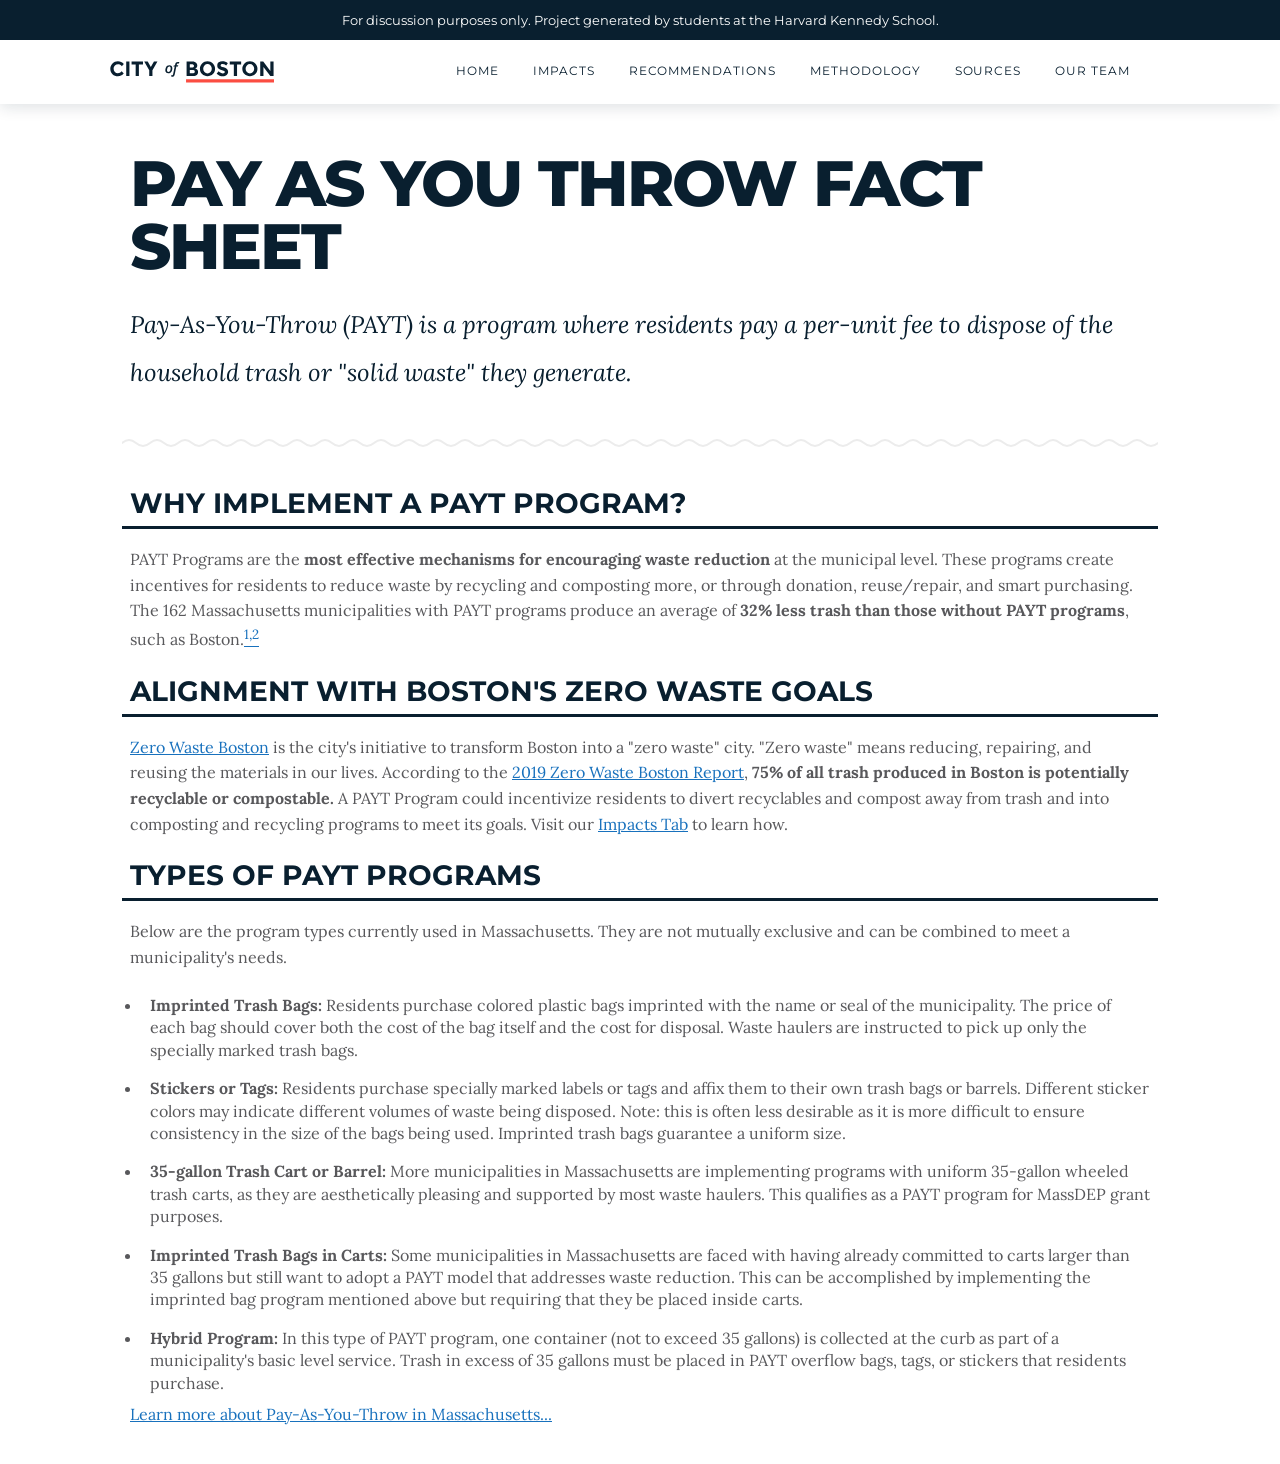
==== index.html @ 6819d18a "updates to home page wording" ====
<!DOCTYPE html>
<html>
  <head>
    <meta charset="utf-8" />
    <title>Home — PAYT Project</title>
    <link rel="preconnect" href="https://fonts.googleapis.com">
    <link rel="preconnect" href="https://fonts.gstatic.com" crossorigin>
    <link href="https://fonts.googleapis.com/css2?family=Lora:ital,wght@0,400..700;1,400..700&family=Manrope:wght@200..800&family=Montserrat:ital,wght@0,100..900;1,100..900&display=swap" rel="stylesheet">
    <link href="styles/styles.css" rel="stylesheet" />
  </head>
  <body>
    <div class="disclaim-banner"><img src="images/logo_white_red.svg" alt="City of Boston" class="banner-logo"><span class="banner-text">For discussion purposes only. Project generated by students at the Harvard Kennedy School.</span></div>
    <header class="top-header">
      <div class="header-inner">
        <img src="images/logo.svg" alt="City of Boston" class="site-logo">
        <nav class="site-nav" role="navigation" aria-label="Primary">
          <ul class="site-nav-list">
            <li><a href="index.html">Home</a></li>
            <li><a href="impacts.html">Impacts</a></li>
            <li><a href="recommendations.html">Recommendations</a></li>
            <li><a href="method.html">Methodology</a></li>
            <li><a href="sources.html">Sources</a></li>
            <li><a href="our-team.html">Our Team</a></li>
          </ul>
        </nav>
      </div>
    </header>
      <h1>Pay as You Throw Fact Sheet</h1>
      <p class="intro-text">Pay-As-You-Throw (PAYT) is a program where residents pay a per-unit fee to dispose of the household trash or "solid waste" they generate.</p>
      <div class="squiggle" aria-hidden="true"></div>
      <h2>Why Implement a PAYT Program?</h2>
        <p>PAYT Programs are the <strong>most effective mechanisms for encouraging waste reduction</strong> at the municipal level. These programs create incentives for residents to reduce waste by recycling and composting more, or through donation, reuse/repair, and smart purchasing. The 162 Massachusetts municipalities with PAYT programs produce an average of <strong>32% less trash than those without PAYT programs</strong>, such as Boston.<a href="https://www.mass.gov/doc/payt-in-massachusetts-fast-facts/download"><sup>1,</sup></a><a href="https://www.mass.gov/doc/payt-basics-for-municipalities/download"><sup>2</sup></a></p>
      <h2>Alignment with Boston's Zero Waste Goals</h2>
        <p><a href="https://www.boston.gov/departments/environment/zero-waste-boston">Zero Waste Boston</a> is the city's initiative to transform Boston into a "zero waste" city. "Zero waste" means reducing, repairing, and reusing the materials in our lives. According to the <a href="https://www.boston.gov/sites/default/files/imce-uploads/2019-06/zero_waste_bos_recs_final.pdf">2019 Zero Waste Boston Report</a>, <strong>75% of all trash produced in Boston is potentially recyclable or compostable.</strong></li> A PAYT Program could incentivize residents to divert recyclables and compost away from trash and into composting and recycling programs to meet its goals. Visit our <a href="impacts.html">Impacts Tab</a> to learn how. 
      <h2>Types of PAYT Programs</h2>
      <p>Below are the program types currently used in Massachusetts. They are not mutually exclusive and can be combined to meet a municipality's needs.</p>
      <ul>
        <li><strong>Imprinted Trash Bags:</strong> Residents purchase colored plastic bags imprinted with the name or seal of the municipality. The price of each bag should cover both the cost of the bag itself and the cost for disposal. Waste haulers are instructed to pick up only the specially marked trash bags.</li>
        <li><strong>Stickers or Tags: </strong>Residents purchase specially marked labels or tags and affix them to their own trash bags or barrels. Different sticker colors may indicate different volumes of waste being disposed. Note: this is often less desirable as it is more difficult to ensure consistency in the size of the bags being used. Imprinted trash bags guarantee a uniform size.</li>
        <li><strong>35-gallon Trash Cart or Barrel: </strong>More municipalities in Massachusetts are implementing programs with uniform 35-gallon wheeled trash carts, as they are aesthetically pleasing and supported by most waste haulers. This qualifies as a PAYT program for MassDEP grant purposes.</li>
        <li><strong>Imprinted Trash Bags in Carts: </strong>Some municipalities in Massachusetts are faced with having already committed to carts larger than 35 gallons but still want to adopt a PAYT model that addresses waste reduction. This can be accomplished by implementing the imprinted bag program mentioned above but requiring that they be placed inside carts.</li>
        <li><strong>Hybrid Program: </strong>In this type of PAYT program, one container (not to exceed 35 gallons) is collected at the curb as part of a municipality's basic level service. Trash in excess of 35 gallons must be placed in PAYT overflow bags, tags, or stickers that residents purchase.</li>
      </ul>
      <p><a href="https://www.mass.gov/lists/pay-as-you-throw-payt">Learn more about Pay-As-You-Throw in Massachusetts...</a></p>
  <script>
    (function () {
      function setBannerHeightVar() {
        var banner = document.querySelector('.disclaim-banner');
        if (!banner) return;
        var h = banner.offsetHeight || 0;
        document.documentElement.style.setProperty('--top-banner-height', h + 'px');
      }
      window.addEventListener('load', setBannerHeightVar);
      window.addEventListener('resize', setBannerHeightVar);
      if (document.fonts && document.fonts.ready) {
        document.fonts.ready.then(setBannerHeightVar);
      }
      setTimeout(setBannerHeightVar, 120);
    })();
  </script>

</body>
</html>
---- styles/styles.css ----
:root {
  --font-body: "Lora", Georgia, "Times New Roman", serif;
  --font-heading: "Montserrat", system-ui, -apple-system, "Segoe UI", Roboto, "Helvetica Neue", Arial, sans-serif;
  --body-font-size: 16px;
  --body-line-height: 1.6;
  /* Boston.gov brand colors (from brand guidelines) */
  --charles-blue: #091F2F; /* dark Charles Blue */
  --optimistic-blue: #1871BD; /* bright link/button blue */
  --freedom-red: #FB4D42; /* Freedom Trail Red */
  --support-blue-1: #061622;
  --support-blue-2: #0C2639;
  --support-blue-3: #45789C;
  --support-blue-4: #51ACFF;
  --support-gray-1: #58585B; /* body copy gray */
  --support-gray-2: #D2D2D2;
  --support-gray-3: #E0E0E0;
  --support-gray-4: #F2F2F2;

  --body-color: var(--support-gray-1);
  --brand-navy: var(--charles-blue);
  --top-banner-height: 39px; /* tiny bump to better match screenshot */
  --header-height: 64px; /* height reserved for the white menu bar */
  --site-top-height: calc(var(--top-banner-height) + var(--header-height));
  --heading-color: var(--brand-navy);
}

/* Make general hyperlinks use optimistic blue by default. Specific contexts
   (e.g. the disclaimer banner) override this where needed. */
a, a:link, a:visited {
  color: var(--optimistic-blue);
}

/* Hover/focus state for all links (preserve disclaimer overrides via specificity) */
a:hover, a:focus {
  color: var(--freedom-red);
}

html {
  /* base font-size for rem calculations */
  font-size: 16px;
}

/* Use border-box everywhere so width calculations include padding/border
   — prevents 100% width elements plus padding from overflowing flex items */
*, *::before, *::after {
  box-sizing: border-box;
}

body {
  /* reserve space at the top for the fixed banner + header across all pages */
  padding-top: calc(24px + var(--site-top-height));
  /* side gutters: min = 32px, max = 48px — increased so text isn't cramped */
  padding-right: clamp(32px, 1.0vw, 48px);
  padding-bottom: 20px;
  padding-left: clamp(32px, 1.0vw, 48px);
  box-sizing: border-box;
  /* widen content area so edges are nearer the viewport */
  max-width: 1100px;
  margin: 0 auto;
  font-family: var(--font-body);
  font-size: var(--body-font-size);
  line-height: var(--body-line-height);
  color: var(--body-color);
}

/* Keep gutters roomier on medium/smaller desktop windows where clamp() may
   shrink the visible spacing — increase padding when viewport is <= 1200px */
@media (max-width: 1200px) {
  body {
    padding-left: 48px;
    padding-right: 48px;
  }
}

/* On small/mobile viewports use a slightly smaller but comfortable gutter */
@media (max-width: 600px) {
  body {
    padding-left: 24px;
    padding-right: 24px;
  }
}

:root {
  /* Vertical space to subtract from 100vh to account for banners/header above the section */
  --stats-top-offset: 140px; /* adjust if headers/banners change size */
  --section-gap: 2.5rem; /* vertical space used between stats rows and method banners */
  --list-gap: 0.5rem; /* vertical spacing between list items — tweak this to make bullets tighter/looser */
}

h1 {
  margin: 18px 0 18px 0; /* tiny increase below h1 */
  padding: 6px 8px;
  text-align: left;
  text-transform: uppercase;
  font-family: var(--font-heading);
  font-weight: 800;
  color: var(--heading-color);
  letter-spacing: -0.03em;
  line-height: 0.98;
  text-rendering: optimizeLegibility;
  -webkit-font-smoothing: antialiased;
  /* responsive size: match Boston hero scale */
  font-size: clamp(28px, 5.5vw, 64px);
}

h2 {
  margin: 0 0 18px;
  padding: 0 8px 0 8px;
  /* slightly smaller responsive h2 scale to match target page */
  font-size: clamp(18px, 2.6vw, 28px);
  text-align: left;
  font-family: var(--font-heading);
  font-weight: 700;
  text-transform: uppercase;
  color: var(--heading-color);
  border-bottom: 3px solid var(--charles-blue);
}

h3 {
  margin: 0 0 8px;
  padding: 0 8px;
  text-align: left;
  font-family: var(--font-heading);
  font-weight: 700;
}

h4 {
  margin: 0 0 8px;
  padding: 0 8px;
  text-align: left;
  font-family: var(--font-heading);
  font-weight: 700;
}

/* Headings inside "team-member" cards are handled by .team-member h2 below */

h3 {
  margin: 0 0 8px;
  padding: 0 8px;
  text-align: left;
  color: rgb(176, 0, 0);
  text-decoration: underline;
  display: flex;
  align-items: center;
  gap: 12px;
}

h4 {
  margin: 0 0 8px;
  padding: 0 8px;
  text-align: left;
}

/* Body copy (paragraphs, captions, list text) */
p, li, figcaption {
  font-family: var(--font-body);
  font-size: var(--body-font-size);
  line-height: var(--body-line-height);
  color: #58585B; /* unified body paragraph color */
  margin: 0 0 1rem;
  padding: 0 8px;
}

/* Intro text styling - italicized text under h1 with line underneath */
p.intro-text {
  font-style: italic;
  font-size: clamp(var(--body-font-size), 3.2vw, 24px);
  padding: 0 8px 1rem 8px;
  line-height: 2; /* increased for improved readability */
  color: var(--heading-color);
  margin-bottom: 1.5rem;
}

/* Decorative squiggly divider used between intro text and the first h2 */
.squiggle {
  /* Align the squiggle pattern with the site's left/right gutters so it
     visually lines up with body text. Use the same gutter values and media
     overrides so the offsets match exactly. */
  display: block;
  width: 100%;
  max-width: 1100px; /* same content width as body */
  margin: 8px auto 32px; /* center within the content column; increased bottom gap */
  /* make the visual divider shorter to match the reference */
  height: 12px;
  box-sizing: border-box;
  /* create matching left/right padding equal to the body's gutters so the
     tiled SVG starts exactly where the text content begins */
  padding-left: clamp(32px, 1.0vw, 48px);
  padding-right: clamp(32px, 1.0vw, 48px);
  background-image: url("../images/squiggle.svg");
  background-repeat: repeat-x;
  background-position: left center;
  /* make each tile narrow so the squiggle has many bumps across the content width */
  background-size: 28px 100%;
}

/* Match the body gutter overrides so the squiggle padding remains identical */
@media (max-width: 1200px) {
  .squiggle {
    padding-left: 48px;
    padding-right: 48px;
  }
}

@media (max-width: 600px) {
  .squiggle {
    padding-left: 24px;
    padding-right: 24px;
  }
}

/* General list reset to reduce large default browser spacing */
ul {
  margin: 0 0 0 0;
  padding-left: 20px;
}

/* Use a variable for list spacing so we can tweak it globally */
li {
  margin: 0;
  padding-block: var(--list-gap);
  line-height: 1.4;
}

/* Remove default paragraph margins inside list items so spacing is consistent */
li > p {
  margin: 0;
}

/* Tighten nested list spacing and remove extra block padding at the start */
ul ul {
  padding-left: 1rem;
  margin: 0;
  padding-block-start: 0;
  padding-block-end: 0;
}

/* Use smaller padding for nested list items so their rhythm matches top-level lists */
ul ul li {
  padding-block: calc(var(--list-gap) * 0.5); /* nested items are 50% of top-level gap */
}

/* MAIN PAGE STYLES*/
.stats-row {
  display: flex;
  /* reduce vertical spacing between rows while keeping horizontal gap */
  gap: 1.5rem; /* row-gap column-gap */
  flex-wrap: wrap;
  justify-content: flex-start;
  padding: 8px 0;
  box-sizing: border-box;
  margin-bottom: 16px;
  align-items: stretch;

}

/* Centered two-up row: center the row and make two cards split the width */
.stats-row.centered {
  justify-content: center;
  gap: 1.5rem;
}
.stats-row.centered .stat-card {
  flex: 0 1 calc(50% - 0.75rem); /* two cards, accounting for gap */
  max-width: calc(50% - 0.75rem);
}

/* Full-page stats section: top-align content and fill viewport (account for header) */
.stats-fullpage{
  min-height: calc(100vh - var(--stats-top-offset));
  width: 100%;                /* full width */
  display: flex;
  flex-direction: column;
  justify-content: flex-start; /* top-align content */
  align-items: stretch;        /* let children stretch full width */
  padding-top: 10px;

} 

/* Let rows span the section width */
.stats-fullpage .stats-row{
  width: 100%;
  max-width: none;             /* remove the cap */
  display: flex;               /* ensure flex is actually on */
  justify-content: center;
  gap: 1.5rem;
  flex-wrap: wrap;             /* important for smaller screens */
}
/* three-up row: evenly split three cards */
.stats-fullpage .stats-row.three-up .stat-card {
  flex: 0 1 calc(33.333% - 1rem);
  max-width: calc(33.333% - 1rem);
}

/* Mobile: stack centered/two-up rows into single column */
@media (max-width: 700px) {
  .stats-row.centered .stat-card,
  .stats-fullpage .stats-row.three-up .stat-card {
    flex: 1 1 100%;
    max-width: 100%;
  }

  .stats-fullpage {
    /* account for taller header area on small screens */
    min-height: calc(100vh - 180px);
    padding: 12px;
    margin-bottom: 10px;
  }

}

.stat-card {
  flex: 1 1 30%;
  display: flex;
  flex-direction: column;
  align-items: center;
  justify-content: center;
  box-sizing: border-box;
  border: 2px solid var(--support-gray-2);
  background: #ffffff;
  padding: 18px;
  border-radius: 8px;
  flex: 1 1 320px;
  min-width: 220px;

}

.stat-card .number {
  font-size: 24px;
  font-weight: 700;
  color: var(--optimistic-blue);
  text-align: center;
  padding: 4px 0 0;
}

.stat-card .label {
  font-size: 16px;
  color: var(--brand-navy);
  text-align: center;
  /* add vertical padding so labels have more breathing room inside the card */
  padding: 6px 0;
}

/* Back link spacing: remove default paragraph top margin so link sits closer to cards */
.back-link {
  margin: 0 20px 12px;
  padding: 0 20px;
}

/* Top banner: simple, full-width within body (no viewport trick) */
/* Top banner: simple, full-width within body (no viewport trick) */
.disclaim-banner {
  /* pinned full-bleed top bar */
  position: fixed;
  top: 0;
  left: 0;
  right: 0;
  background: var(--brand-navy);
  color: #ffffff;
  text-align: center;
  min-height: 40px;
  padding: 8px 12px;
  box-sizing: border-box;
  font-family: var(--font-heading);
  font-weight: 400;
  font-size: 13px; /* keep banner text size */
  z-index: 9999;
  width: 100%;
  line-height: normal;
  display: flex;
  align-items: center;
  justify-content: center;
}

/* Ensure any leftover images inside the disclaimer are hidden */
.disclaim-banner img {
  display: none !important;
  width: auto;
  height: auto;
}

/* Logo inside the top banner */
/* banner logo styles removed (logo image no longer used) */

.disclaim-banner .banner-text {
  /* allow text to wrap and unwrap naturally */
}

/* Media query: increase line-height when text wraps to multiple lines */
@media (max-width: 768px) {
  .disclaim-banner .banner-text {
    line-height: 1.8;
  }
}

/* Main header (white menu bar) placed below the top banner */
.top-header {
  width: 100%;
  background: #ffffff;
  position: fixed;
  top: var(--top-banner-height);
  height: var(--header-height);
  z-index: 9998;
  left: 0;
  right: 0;
  /* subtle shadow to match screenshot */
  box-shadow: 0 4px 14px rgba(9,31,47,0.12) !important;
}

/* The header's top position is controlled via JavaScript which tracks the banner's
   actual height so it will sit flush beneath the banner even when the banner wraps. */
.top-header .header-inner {
  max-width: 1100px;
  margin: 0 auto;
  display: flex;
  align-items: center;
  justify-content: space-between;
  padding: 0 20px;
  height: 100%;
  box-sizing: border-box;
}

/* Ensure the menu bar uses Montserrat regular */
.top-header,
.top-header .header-inner,
.site-nav-list li a {
  font-family: var(--font-heading);
  font-weight: 400;
}
.site-logo {
  height: 22px;
  width: auto;
  display: block;
  border-radius: 0;
  overflow: visible;
}
.site-nav-list {
  list-style: none;
  display: flex;
  gap: 8px;
  margin: 0;
  padding: 0;
  align-items: center; /* vertically center nav items */
  height: var(--header-height);
}
.site-nav-list li a {
  display: flex;
  align-items: center;
  justify-content: center;
  height: 100%; /* fill the nav list so vertical centering matches header */
  box-sizing: border-box;
  padding: 0 6px; /* horizontal spacing between items */
  font-family: var(--font-heading);
  font-weight: 400; /* Montserrat Regular */
  text-transform: uppercase;
  color: var(--brand-navy);
  text-decoration: none;
  letter-spacing: 0.08em;
  font-size: 12px; /* match .disclaim-banner font-size */
  /* downward nudge to position labels closer to the header bottom shadow */
  transform: translateY(12px);
}

/* Hide the full menu when the viewport narrows to prevent wrapping of items.
   Adjust the breakpoint (780px) if your nav starts wrapping at a different width. */
/* Hide navigation only at very small widths to avoid wrapping.
   Change the max-width value if you want the menu to disappear earlier/later. */
@media (max-width: 900px) {
  .site-nav-list {
    display: none !important;
  }
}
.site-nav-list li a:hover {
  text-decoration: none;
  color: var(--freedom-red);
}

.sectionbanner {
  background: var(--freedom-red);
  color: #ffffff;
  text-align: left;
  /* make banner text more prominent */
  font-size: 16px;
  /* match Boston headings: heading font, weight and uppercase spacing */
  font-family: var(--font-heading);
  font-weight: 700;
  text-transform: uppercase;
  letter-spacing: 0.08em;
  /* add vertical spacing between banners */
  margin-top: 24px;
  margin-bottom: 12px;
  padding: 10px 18px;
  border-radius: 4px;
  width: 100%;
  box-sizing: border-box;
  font-weight: 600;
}

/* Small inline section note used near figures (not the global top banner) */
.section-note {
  background: transparent;
  color: var(--body-color);
  text-align: left;
  padding: 8px 0;
  width: 100%;
  box-sizing: border-box;
  font-weight: 600;
  font-family: var(--font-heading);
}

/* Banner link color */
.disclaim-banner a {
  color: #ffffff;
  text-decoration: underline;
}

.disclaim-banner a:hover,
.disclaim-banner a:focus {
  color: #fff9e6;
  text-decoration: none;
}
/* METHODOLOGY BANNER STYLES */
/* Collapsible thin methodology banner under cards */
.method-banner {
  width: 100%;
  box-sizing: border-box;
  padding-bottom: 12px;
  margin-top: calc(var(--section-gap) - 0.5rem);
  margin-bottom: 0;
  font-size: 15px;
}

/* If a method-banner sits inside a .stats-row, the row gap should control spacing instead */
.stats-row .method-banner {
  margin-top: 0;
}

.method-toggle {
  appearance: none;
  -webkit-appearance: none;
  background: #ffffff;
  border: 2px solid var(--support-gray-2);
  color: var(--brand-navy);
  display: flex;
  align-items: center;
  justify-content: space-between;
  width: 100%;
  padding: 16px 16px;
  font-weight: 700;
  font-size: 16px;
  font-family: var(--font-heading);
  text-transform: uppercase;
  letter-spacing: 0.5px;
  cursor: pointer;
  border-radius: 4px;
  transition: all 0.2s ease;
}

.method-toggle:hover {
  border-color: var(--brand-blue);
  box-shadow: 0 2px 6px rgba(0, 0, 0, 0.08);
}

.method-toggle[aria-expanded="true"] {
  background: var(--support-gray-4);
  border-color: var(--brand-blue);
}

.method-content {
  overflow: hidden;
  max-height: 0;
  transition: max-height 0.3s ease, padding 0.3s ease;
  background: #ffffff;
  border-left: 2px solid var(--support-gray-2);
  border-right: 2px solid var(--support-gray-2);
  border-bottom: 2px solid var(--support-gray-2);
  border-radius: 0 0 4px 4px;
  padding: 0;
}

.method-content.open {
  padding: 24px;
  max-height: 1000px;
}

.chev {
  margin-left: 12px;
  transition: transform 0.3s ease;
  font-size: 18px;
}

.method-toggle[aria-expanded="true"] .chev {
  transform: rotate(180deg);
}

/* OUR TEAM PAGE STYLES */
/* center names (h2) */
.team-member h2 {
  display: block;
  text-align: center;
  width: 100%; /* full width so text is clearly centered */
  margin: 12px 0;
  font-size: 24px;
  margin-bottom: 24px;
  /* allow long names to wrap instead of overflowing */
  white-space: normal;
  overflow-wrap: anywhere;
  word-break: break-word;
}

/* Force first and last name onto separate lines and keep the underline */
.team-member h2 .first,
.team-member h2 .last {
  display: block;
  line-height: 1;
}

.team-member h2 { /* ensure underline appears directly under the name block */
  border-bottom: 3px solid var(--charles-blue);
  padding-bottom: 6px; /* small gap between text and underline to match Brandon */
}

/* allows image to be responsive to the "card" size when screen size changes! */
img {
  max-width: 100%;
  display: block;
  border-radius: 12px;
}

/* Layout of the cards */
.team-row {
  display: flex;
  gap: 20px;
  flex-wrap: wrap;
  justify-content: space-between;
  align-items: stretch;
  padding: 0 20px 8px; /* reduced bottom padding */
  box-sizing: border-box;
}

/* Each member is a vertical card (base rules) */
.team-member {
  display: flex;
  flex-direction: column;
  box-sizing: border-box;
}

/* Ensure images fill card width and don't stretch height */
.team-member {
  /* Use explicit column math so each card keeps the same width when rows wrap */
  flex: 0 1 calc((100% - 40px) / 3); /* three-up layout accounting for 2 gaps of 20px */
  max-width: calc((100% - 40px) / 3);
  display: flex;
  flex-direction: column;
  box-sizing: border-box;
  border: 1px solid #ddd;
  background: #1772be;
  /* prevent any child text from overflowing the card */
  white-space: normal;
  overflow-wrap: anywhere;
  word-break: break-word;
}

/* Paragraphs inside team cards */
.team-member p {
  line-height: var(--body-line-height);
  color: #F2F2F2;
  text-align: left;
  padding: 12px 20px;
  /* ensure paragraph text wraps inside the card */
  white-space: normal;
  overflow-wrap: anywhere;
  word-break: break-word;
}

/* Push email to bottom so cards align visually */
.team-member .email {
  margin-top: auto;
  font-family: var(--font-heading);
  font-weight: 700;
  text-transform: uppercase;
  letter-spacing: 0.04em;
  color: #F2F2F2;
  font-size: 0.68rem; /* slightly larger so email is more readable */
  /* allow wrapping so emails always stay inside the card */
  white-space: normal;
  overflow-wrap: anywhere;
  word-break: break-word;
  letter-spacing: 0.02em;
  max-width: 100%;
  box-sizing: border-box;
    /* allow email height to size naturally so other emails move up when
      one wraps to multiple lines (remove fixed min-height) */
    line-height: 1.1;
}

/* Make very small screens use a smaller email size to avoid overflow */
@media (max-width: 420px) {
  .team-member .email {
    font-size: 0.60rem;
    letter-spacing: 0.01em;
  }
}

/* Make all text inside team member boxes the same light color */
.team-member,
.team-member h2,
.team-member h2 .first,
.team-member h2 .last,
.team-member p,
.team-member .email,
.team-member a {
  color: #F2F2F2;
}

/* Small-screen adjustments */
@media (max-width: 900px) {
  .team-member {
    flex: 0 1 calc((100% - 20px) / 2); /* two-up layout accounting for 1 gap */
    max-width: calc((100% - 20px) / 2);
  }
}

@media (max-width: 600px) {
  .team-row { padding: 0 12px; }
  .team-member {
    flex: 0 1 100%;
    max-width: 100%;
  }
}

.photo {
  width: 60%;
  aspect-ratio: 1/1;
  overflow: hidden;
  margin: 0 auto 12px;
}

.photo img {
  display: block;
  width: 100%;
  height: 100%;
  object-fit: cover;
  object-position: center center; /* center focal point by default */
  border-radius: 0; /* ensure photos inside .photo container are square */
}
.asteric {
    font-size: 0.85em; /* smaller than .label */
    line-height: 1.2;
    padding: 0 0 0;
    text-align: left;
    align-self: flex-start;
    width: 100%;
}

/* Two-column layout with vertical divider separator */
.two-column-divider {
  display: flex;
  width: 100%;
  max-width: 1100px;
  margin: 0 auto 20px;
  padding: 0;
  box-sizing: border-box;
  gap: 0;
  align-items: stretch; /* stretch so divider line goes full height */
}

.column-left,
.column-right {
  flex: 1;
  padding: 20px;
  box-sizing: border-box;
  display: flex;
  flex-direction: column;
  justify-content: center;
  align-items: center;
  text-align: center;
}

.divider-line {
  width: 2px;
  background-color: #ddd;
  flex-shrink: 0;
  margin: 0;
}

.column-image {
  width: 80px;
  height: 80px;
  margin-top: 0;
  border-radius: 8px;
  object-fit: contain;
  flex-shrink: 0;
}

.large-text {
  font-size: 2.5rem;
  font-weight: 600;
  line-height: 1.4;
  color: #333;
  padding: 20px 0;
  text-align: center;
}

.footnote {
  font-size: 0.7rem;
  font-weight: normal;
  text-align: left;
  padding: 8px 20px 20px 20px;
  color: #666;
  margin-top: 12px;
  border-top: 1px solid #ddd;
  padding-top: 12px;
}

/* Graph / Chart container and image styles */
.graph-container {
  width: 100%;
  max-width: 1100px; /* matches stats content width */
  margin: 0 auto;
  display: flex;
  justify-content: center;
  align-items: center;
  padding: 12px 0;
  box-sizing: border-box;
}
.graph-figure {
  margin: 0;
  width: 100%;
}
#d3-graph {
  width: 100%;
  display: flex;
  justify-content: center;
}
#d3-graph svg {
  max-width: 100%;
  height: auto;
}
.graph-figure figcaption {
  margin-top: 24px;
  text-align: center;
  font-size: 0.6rem;
  color: #333;
}

@media (max-width: 700px) {
  .graph-img {
    max-height: 320px;
  }
}

/* Top site navigation: simple, compact bar matching Boston style rhythm */
.site-nav {
  display: flex;
  justify-content: flex-end;
  background: #ffffff;
  border-bottom: none;
  padding: 12px 20px;
  margin-bottom: 26px;
  box-sizing: border-box;
}
.site-nav-list {
  list-style: none;
  display: flex;
  gap: 6px; /* tightened spacing */
  margin: 0;
  padding: 0 6px;
  align-items: center;
  font-family: 'Montserrat', sans-serif;
  font-weight: 700; /* Montserrat Bold */
  text-transform: uppercase;
  letter-spacing: 0.12em;
  font-size: 12px;
}

/* Ensure links explicitly use the sans-serif Montserrat to override inheritance */
.site-nav-list a {
  font-family: 'Montserrat', sans-serif;
  font-weight: 700;
  line-height: 1;
  padding: 0 6px;
}

/* (removed vertical squash transform — nav uses natural font metrics) */
.site-nav-list li { margin: 0; }
.site-nav-list a {
  color: var(--optimistic-blue);
  text-decoration: none;
  padding: 0 6px;
}

/* Ensure nav labels are vertically centered across page layouts */
.site-nav-list a {
  /* use normal inline layout for nav links */
  display: inline-block;
  padding: 6px 8px;
}
.site-nav-list a:hover,
.site-nav-list a:focus {
  text-decoration: none;
  color: var(--freedom-red);
}

@media (max-width: 600px) {
  .site-nav { padding: 10px 0; }
  .site-nav-list { gap: 14px; font-size: 12px; }
}

/* Mobile: center nav on small screens */
@media (max-width: 700px) {
  .site-nav { justify-content: center; }
}

.impact-compare {
  display: grid;
  grid-template-columns: repeat(auto-fit, minmax(320px, 1fr));
  gap: 24px;
  align-items: start;
  margin: 24px 0 12px;
}

.impact-column {
  display: flex;
  flex-direction: column;
  gap: 12px;
}

.impact-compare .sectionbanner {
  margin-bottom: 0; /* keep banner and cards tightly stacked */
}

.impact-compare .stat-blocks {
  margin: 10px 0 10px; /* cap space under banner at ~10px */
  padding: 0; /* remove padding so cards extend to match banner width */
}

.impact-compare .stat-blocks.stack {
  grid-auto-rows: 1fr; /* make each row the same height within a column */
  gap: 16px;
}

.impact-compare .stat-blocks.stack .stat-block {
  min-height: 180px; /* normalize heights to the tallest card */
}

/* Stat Blocks - Boston.gov style card layout */
.stat-blocks {
  display: grid;
  grid-template-columns: 1fr 1fr;
  gap: 24px;
  margin: 40px 0;
  max-width: 1200px;
  margin-left: auto;
  margin-right: auto;
  padding: 0 20px;
}

.stat-blocks.stack {
  grid-template-columns: 1fr;
}

.stat-block {
  background: #ffffff;
  border: 1px solid #ddd;
  border-radius: 4px;
  padding: 24px;
  transition: box-shadow 0.2s ease, border-color 0.2s ease;
}

.stat-block:nth-child(5) {
  grid-column: 1 / -1;
  width: 50%;
  margin: 0 auto;
}

.stat-block:hover {
  box-shadow: 0 2px 8px rgba(0, 0, 0, 0.1);
  border-color: var(--brand-blue);
}

.block-title {
  font-size: 20px;
  font-weight: 700;
  color: var(--brand-navy);
  margin: 0 0 10px 0;
  font-family: var(--font-heading);
  text-transform: uppercase;
  text-decoration: none;
}

.block-reduction {
  font-size: 18px;
  color: var(--optimistic-blue);
  margin: 10px 0;
  font-weight: 500;
}

.reduction-percent {
  font-weight: 700;
  font-size: 20px;
}

.block-description {
  font-size: 14px;
  color: #666;
  margin: 10px 0 0 0;
  line-height: 1.5;
}

/* Ensure nav is hidden on small screens even if earlier rules re-enable it */
@media (max-width: 480px) {
  .site-nav-list {
    display: none !important;
  }
}
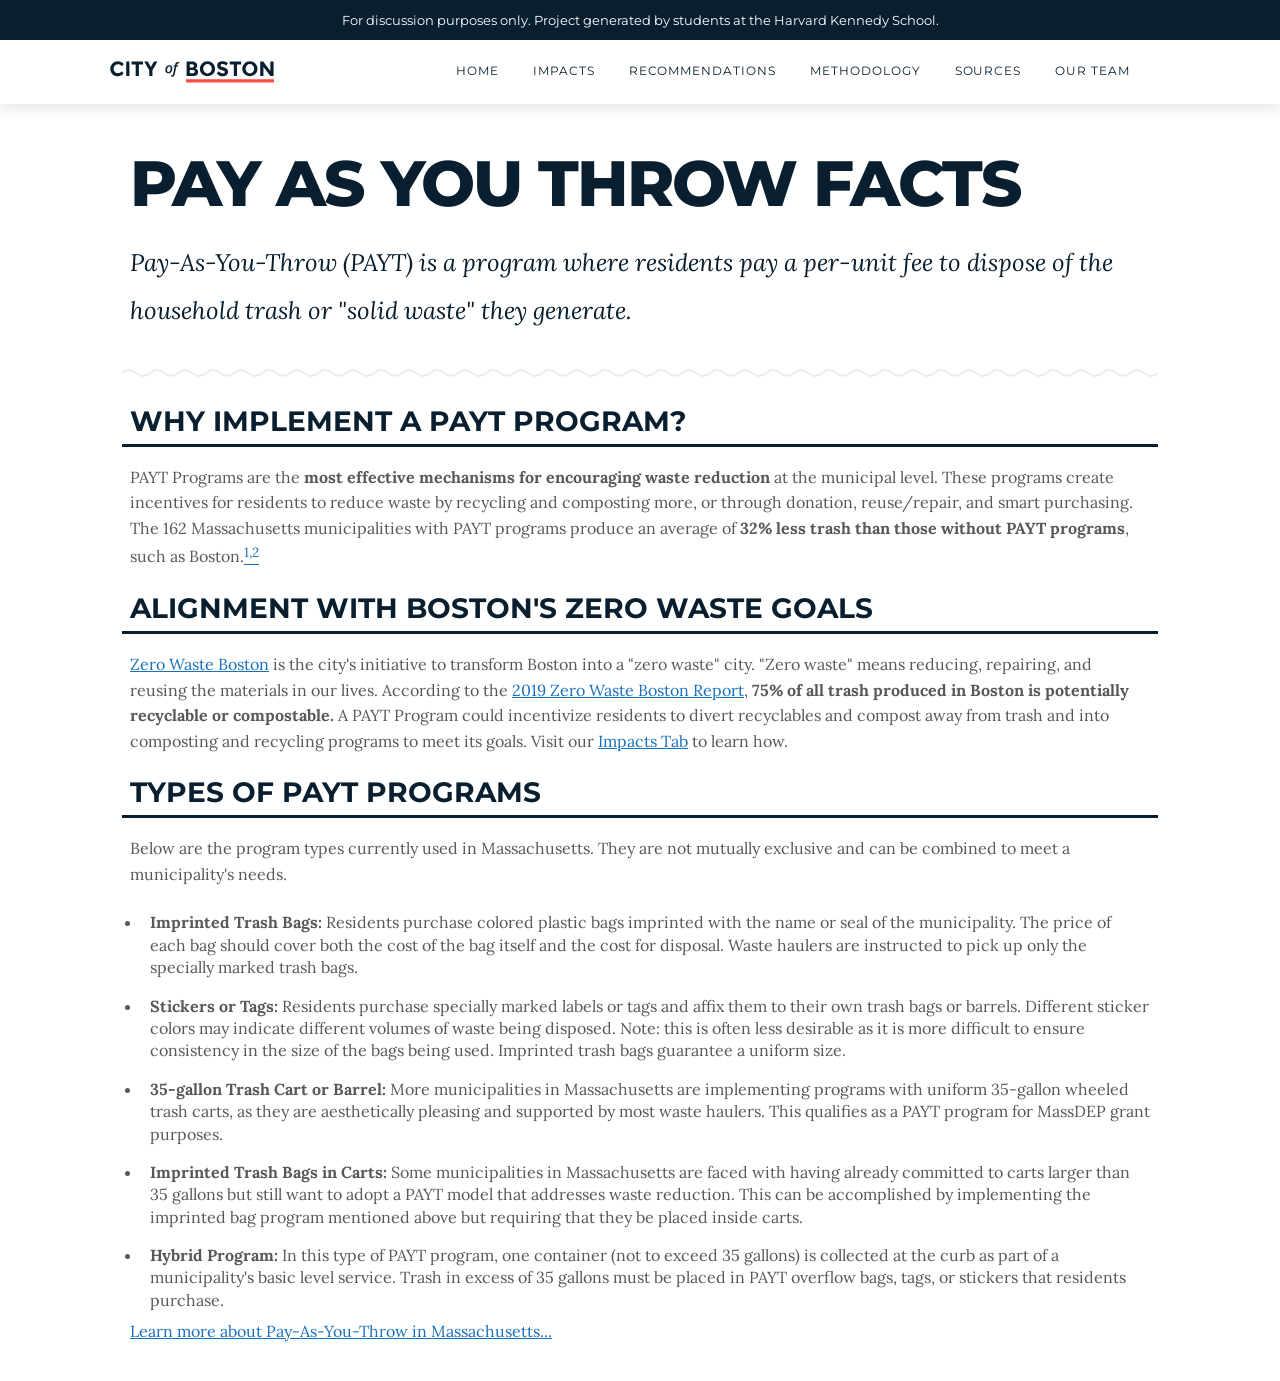
==== commit 0a11a4f8: "text tweaks & padding fixes in Impacts" ====
--- a/index.html
+++ b/index.html
@@ -25,7 +25,7 @@
         </nav>
       </div>
     </header>
-      <h1>Pay as You Throw Fact Sheet</h1>
+      <h1>Pay as You Throw Facts</h1>
       <p class="intro-text">Pay-As-You-Throw (PAYT) is a program where residents pay a per-unit fee to dispose of the household trash or "solid waste" they generate.</p>
       <div class="squiggle" aria-hidden="true"></div>
       <h2>Why Implement a PAYT Program?</h2>
--- a/styles/styles.css
+++ b/styles/styles.css
@@ -168,7 +168,7 @@
   padding: 0 8px 1rem 8px;
   line-height: 2; /* increased for improved readability */
   color: var(--heading-color);
-  margin-bottom: 1.5rem;
+  margin-bottom: 1rem;
 }
 
 /* Decorative squiggly divider used between intro text and the first h2 */
@@ -179,7 +179,7 @@
   display: block;
   width: 100%;
   max-width: 1100px; /* same content width as body */
-  margin: 8px auto 32px; /* center within the content column; increased bottom gap */
+  margin: 1rem auto 20px; /* center within the content column; increased bottom gap */
   /* make the visual divider shorter to match the reference */
   height: 12px;
   box-sizing: border-box;
@@ -916,7 +916,7 @@
   grid-template-columns: repeat(auto-fit, minmax(320px, 1fr));
   gap: 24px;
   align-items: start;
-  margin: 24px 0 12px;
+  margin: 10px 0 10px;
 }
 
 .impact-column {
@@ -940,7 +940,7 @@
 }
 
 .impact-compare .stat-blocks.stack .stat-block {
-  min-height: 180px; /* normalize heights to the tallest card */
+  min-height: 160px; /* normalize heights to the tallest card */
 }
 
 /* Stat Blocks - Boston.gov style card layout */
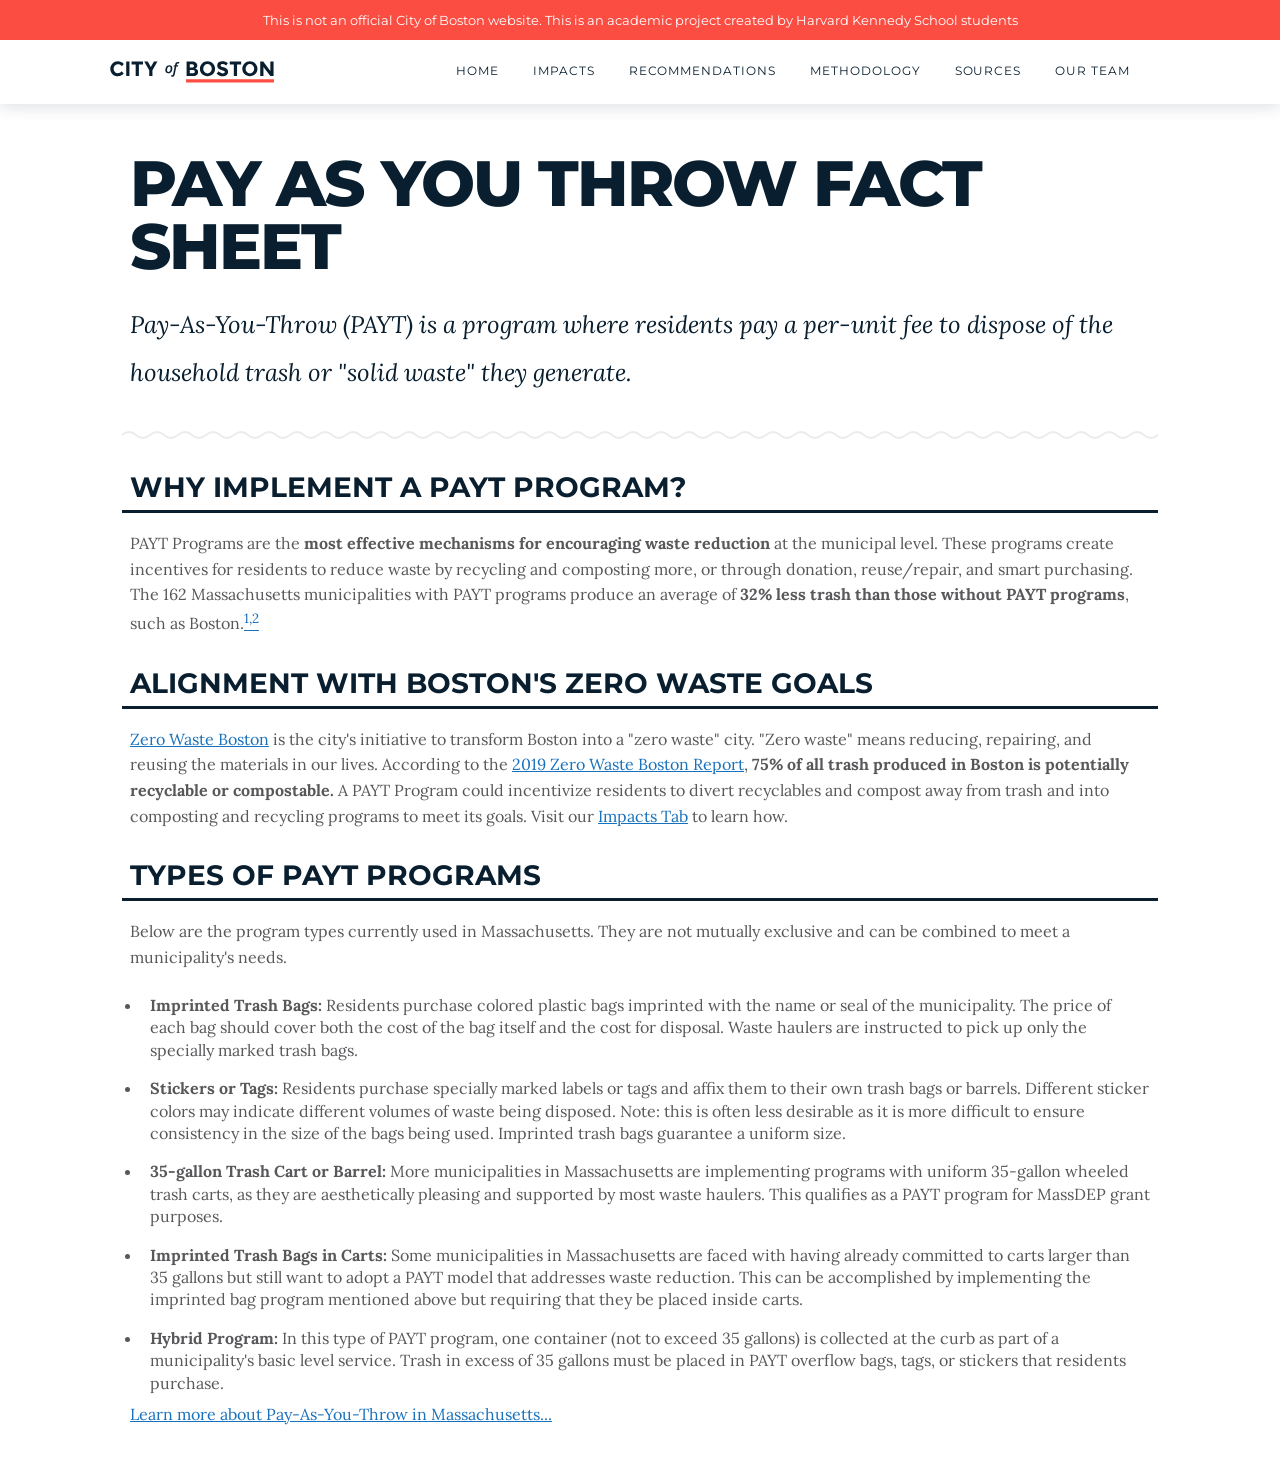
==== commit 2c9b9dd5: "everything is done" ====
--- a/index.html
+++ b/index.html
@@ -9,7 +9,7 @@
     <link href="styles/styles.css" rel="stylesheet" />
   </head>
   <body>
-    <div class="disclaim-banner"><img src="images/logo_white_red.svg" alt="City of Boston" class="banner-logo"><span class="banner-text">For discussion purposes only. Project generated by students at the Harvard Kennedy School.</span></div>
+    <div class="disclaim-banner"><img src="images/logo_white_red.svg" alt="City of Boston" class="banner-logo"><span class="banner-text">This is not an official City of Boston website. This is an academic project created by Harvard Kennedy School students</span></div>
     <header class="top-header">
       <div class="header-inner">
         <img src="images/logo.svg" alt="City of Boston" class="site-logo">
@@ -25,7 +25,7 @@
         </nav>
       </div>
     </header>
-      <h1>Pay as You Throw Facts</h1>
+      <h1>Pay as You Throw Fact Sheet</h1>
       <p class="intro-text">Pay-As-You-Throw (PAYT) is a program where residents pay a per-unit fee to dispose of the household trash or "solid waste" they generate.</p>
       <div class="squiggle" aria-hidden="true"></div>
       <h2>Why Implement a PAYT Program?</h2>
--- a/styles/styles.css
+++ b/styles/styles.css
@@ -103,8 +103,8 @@
   font-size: clamp(28px, 5.5vw, 64px);
 }
 
-h2 {
-  margin: 0 0 18px;
+ h2 {
+  margin: 24px 0 18px;
   padding: 0 8px 0 8px;
   /* slightly smaller responsive h2 scale to match target page */
   font-size: clamp(18px, 2.6vw, 28px);
@@ -354,7 +354,7 @@
   top: 0;
   left: 0;
   right: 0;
-  background: var(--brand-navy);
+  background: var(--freedom-red);
   color: #ffffff;
   text-align: center;
   min-height: 40px;
@@ -916,7 +916,7 @@
   grid-template-columns: repeat(auto-fit, minmax(320px, 1fr));
   gap: 24px;
   align-items: start;
-  margin: 10px 0 10px;
+  margin: 24px 0 12px;
 }
 
 .impact-column {
@@ -940,7 +940,7 @@
 }
 
 .impact-compare .stat-blocks.stack .stat-block {
-  min-height: 160px; /* normalize heights to the tallest card */
+  min-height: 180px; /* normalize heights to the tallest card */
 }
 
 /* Stat Blocks - Boston.gov style card layout */
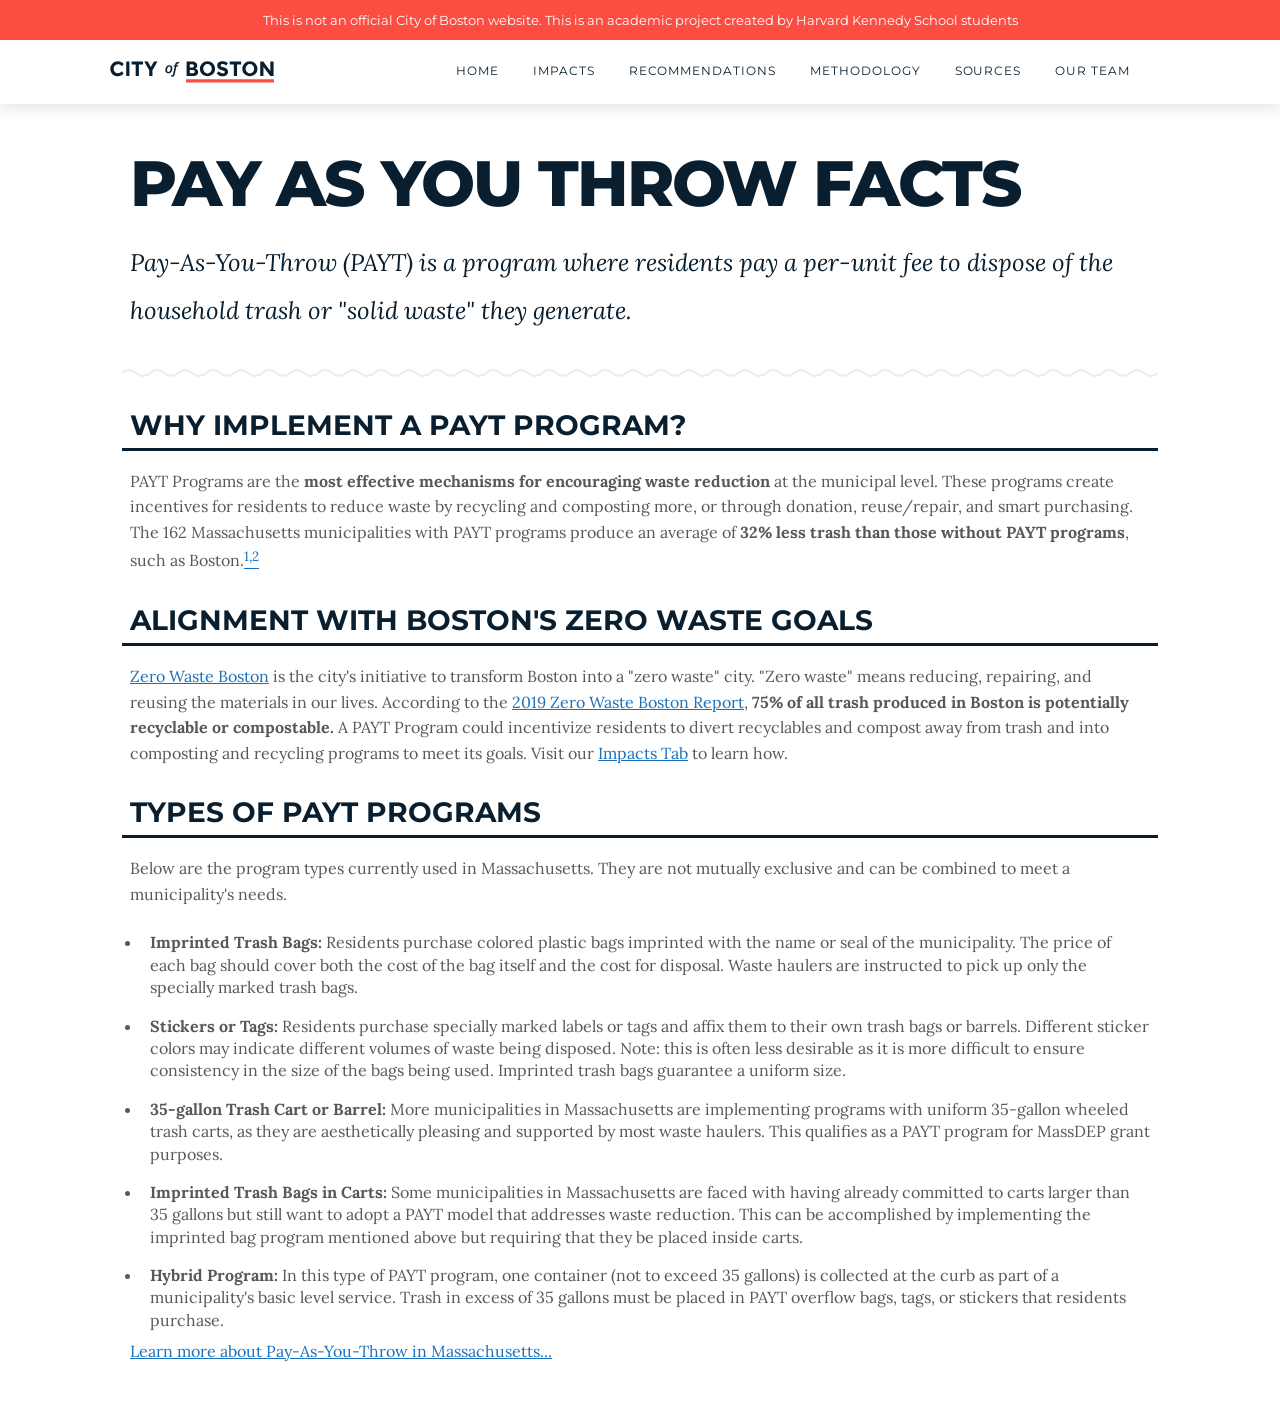
==== commit 6fd6a835: "Merge pull request #112 from code4policy/banner everything is done" ====
--- a/index.html
+++ b/index.html
@@ -25,7 +25,7 @@
         </nav>
       </div>
     </header>
-      <h1>Pay as You Throw Fact Sheet</h1>
+      <h1>Pay as You Throw Facts</h1>
       <p class="intro-text">Pay-As-You-Throw (PAYT) is a program where residents pay a per-unit fee to dispose of the household trash or "solid waste" they generate.</p>
       <div class="squiggle" aria-hidden="true"></div>
       <h2>Why Implement a PAYT Program?</h2>
--- a/styles/styles.css
+++ b/styles/styles.css
@@ -916,7 +916,7 @@
   grid-template-columns: repeat(auto-fit, minmax(320px, 1fr));
   gap: 24px;
   align-items: start;
-  margin: 24px 0 12px;
+  margin: 10px 0 10px;
 }
 
 .impact-column {
@@ -940,7 +940,7 @@
 }
 
 .impact-compare .stat-blocks.stack .stat-block {
-  min-height: 180px; /* normalize heights to the tallest card */
+  min-height: 160px; /* normalize heights to the tallest card */
 }
 
 /* Stat Blocks - Boston.gov style card layout */
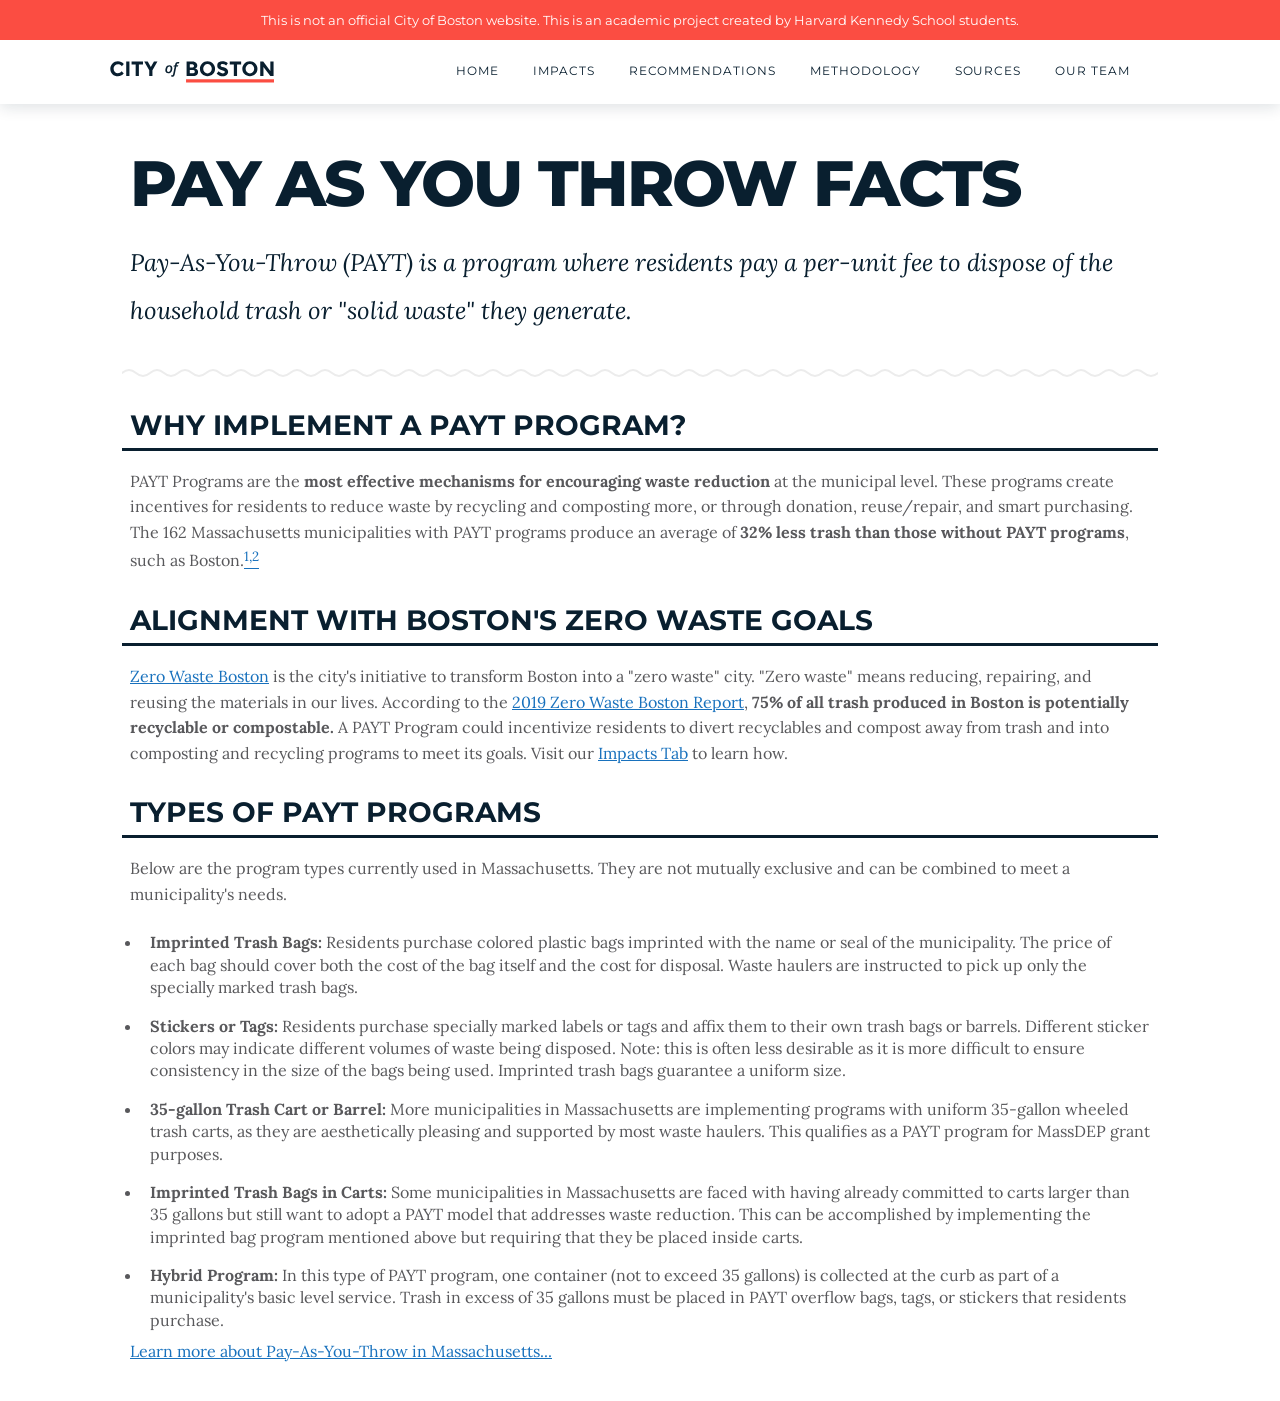
==== commit 0b669998: "fix errors" ====
--- a/index.html
+++ b/index.html
@@ -9,7 +9,7 @@
     <link href="styles/styles.css" rel="stylesheet" />
   </head>
   <body>
-    <div class="disclaim-banner"><img src="images/logo_white_red.svg" alt="City of Boston" class="banner-logo"><span class="banner-text">This is not an official City of Boston website. This is an academic project created by Harvard Kennedy School students</span></div>
+    <div class="disclaim-banner"><img src="images/logo_white_red.svg" alt="City of Boston" class="banner-logo"><span class="banner-text">This is not an official City of Boston website. This is an academic project created by Harvard Kennedy School students.</span></div>
     <header class="top-header">
       <div class="header-inner">
         <img src="images/logo.svg" alt="City of Boston" class="site-logo">
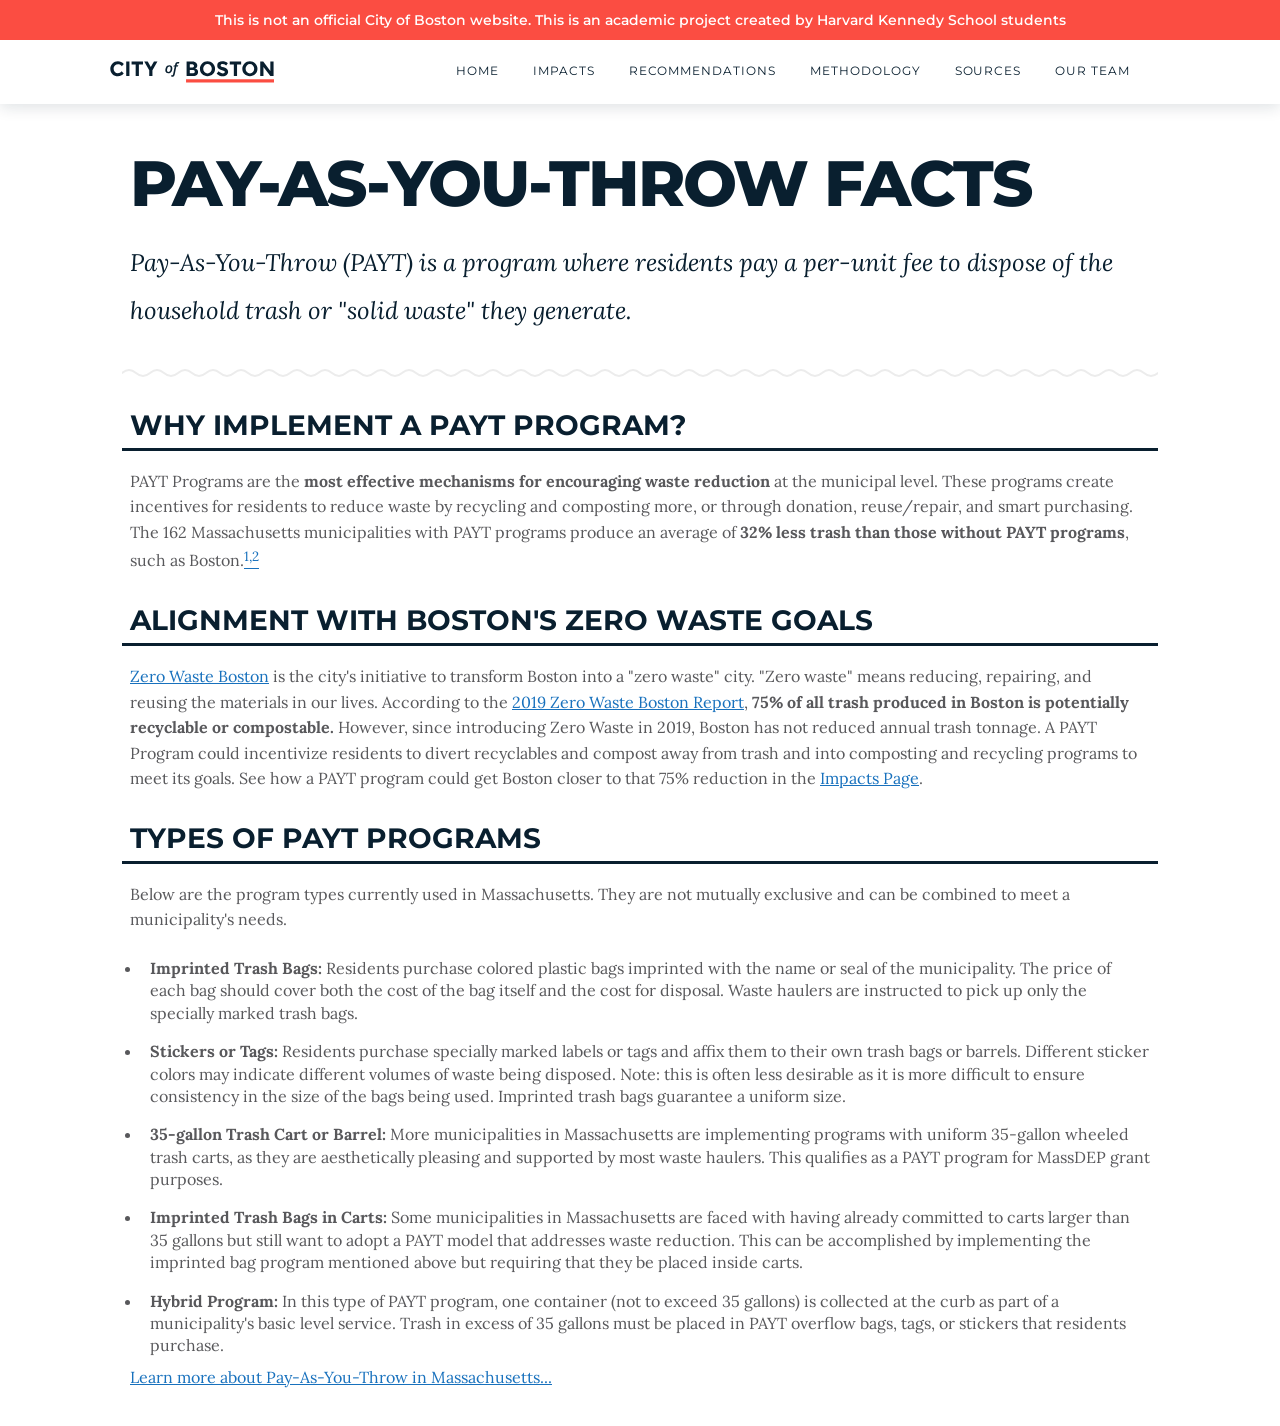
==== commit 74b46618: "making PAYT verbiage consistent" ====
--- a/index.html
+++ b/index.html
@@ -9,7 +9,7 @@
     <link href="styles/styles.css" rel="stylesheet" />
   </head>
   <body>
-    <div class="disclaim-banner"><img src="images/logo_white_red.svg" alt="City of Boston" class="banner-logo"><span class="banner-text">This is not an official City of Boston website. This is an academic project created by Harvard Kennedy School students.</span></div>
+    <div class="disclaim-banner"><img src="images/logo_white_red.svg" alt="City of Boston" class="banner-logo"><span class="banner-text">This is not an official City of Boston website. This is an academic project created by Harvard Kennedy School students</span></div>
     <header class="top-header">
       <div class="header-inner">
         <img src="images/logo.svg" alt="City of Boston" class="site-logo">
@@ -25,23 +25,23 @@
         </nav>
       </div>
     </header>
-      <h1>Pay as You Throw Facts</h1>
+      <h1>Pay-As-You-Throw Facts</h1>
       <p class="intro-text">Pay-As-You-Throw (PAYT) is a program where residents pay a per-unit fee to dispose of the household trash or "solid waste" they generate.</p>
       <div class="squiggle" aria-hidden="true"></div>
-      <h2>Why Implement a PAYT Program?</h2>
-        <p>PAYT Programs are the <strong>most effective mechanisms for encouraging waste reduction</strong> at the municipal level. These programs create incentives for residents to reduce waste by recycling and composting more, or through donation, reuse/repair, and smart purchasing. The 162 Massachusetts municipalities with PAYT programs produce an average of <strong>32% less trash than those without PAYT programs</strong>, such as Boston.<a href="https://www.mass.gov/doc/payt-in-massachusetts-fast-facts/download"><sup>1,</sup></a><a href="https://www.mass.gov/doc/payt-basics-for-municipalities/download"><sup>2</sup></a></p>
-      <h2>Alignment with Boston's Zero Waste Goals</h2>
-        <p><a href="https://www.boston.gov/departments/environment/zero-waste-boston">Zero Waste Boston</a> is the city's initiative to transform Boston into a "zero waste" city. "Zero waste" means reducing, repairing, and reusing the materials in our lives. According to the <a href="https://www.boston.gov/sites/default/files/imce-uploads/2019-06/zero_waste_bos_recs_final.pdf">2019 Zero Waste Boston Report</a>, <strong>75% of all trash produced in Boston is potentially recyclable or compostable.</strong></li> A PAYT Program could incentivize residents to divert recyclables and compost away from trash and into composting and recycling programs to meet its goals. Visit our <a href="impacts.html">Impacts Tab</a> to learn how. 
-      <h2>Types of PAYT Programs</h2>
-      <p>Below are the program types currently used in Massachusetts. They are not mutually exclusive and can be combined to meet a municipality's needs.</p>
-      <ul>
-        <li><strong>Imprinted Trash Bags:</strong> Residents purchase colored plastic bags imprinted with the name or seal of the municipality. The price of each bag should cover both the cost of the bag itself and the cost for disposal. Waste haulers are instructed to pick up only the specially marked trash bags.</li>
-        <li><strong>Stickers or Tags: </strong>Residents purchase specially marked labels or tags and affix them to their own trash bags or barrels. Different sticker colors may indicate different volumes of waste being disposed. Note: this is often less desirable as it is more difficult to ensure consistency in the size of the bags being used. Imprinted trash bags guarantee a uniform size.</li>
-        <li><strong>35-gallon Trash Cart or Barrel: </strong>More municipalities in Massachusetts are implementing programs with uniform 35-gallon wheeled trash carts, as they are aesthetically pleasing and supported by most waste haulers. This qualifies as a PAYT program for MassDEP grant purposes.</li>
-        <li><strong>Imprinted Trash Bags in Carts: </strong>Some municipalities in Massachusetts are faced with having already committed to carts larger than 35 gallons but still want to adopt a PAYT model that addresses waste reduction. This can be accomplished by implementing the imprinted bag program mentioned above but requiring that they be placed inside carts.</li>
-        <li><strong>Hybrid Program: </strong>In this type of PAYT program, one container (not to exceed 35 gallons) is collected at the curb as part of a municipality's basic level service. Trash in excess of 35 gallons must be placed in PAYT overflow bags, tags, or stickers that residents purchase.</li>
-      </ul>
-      <p><a href="https://www.mass.gov/lists/pay-as-you-throw-payt">Learn more about Pay-As-You-Throw in Massachusetts...</a></p>
+        <h2>Why Implement a PAYT Program?</h2>
+            <p>PAYT Programs are the <strong>most effective mechanisms for encouraging waste reduction</strong> at the municipal level. These programs create incentives for residents to reduce waste by recycling and composting more, or through donation, reuse/repair, and smart purchasing. The 162 Massachusetts municipalities with PAYT programs produce an average of <strong>32% less trash than those without PAYT programs</strong>, such as Boston.<a href="https://www.mass.gov/doc/payt-in-massachusetts-fast-facts/download"><sup>1,</sup></a><a href="https://www.mass.gov/doc/payt-basics-for-municipalities/download"><sup>2</sup></a></p>
+        <h2>Alignment with Boston's Zero Waste Goals</h2>
+            <p><a href="https://www.boston.gov/departments/environment/zero-waste-boston">Zero Waste Boston</a> is the city's initiative to transform Boston into a "zero waste" city. "Zero waste" means reducing, repairing, and reusing the materials in our lives. According to the <a href="https://www.boston.gov/sites/default/files/imce-uploads/2019-06/zero_waste_bos_recs_final.pdf">2019 Zero Waste Boston Report</a>, <strong>75% of all trash produced in Boston is potentially recyclable or compostable.</strong></li> However, since introducing Zero Waste in 2019, Boston has not reduced annual trash tonnage. A PAYT Program could incentivize residents to divert recyclables and compost away from trash and into composting and recycling programs to meet its goals. See how a PAYT program could get Boston closer to that 75% reduction in the <a href="impacts.html">Impacts Page</a>. 
+        <h2>Types of PAYT Programs</h2>
+            <p>Below are the program types currently used in Massachusetts. They are not mutually exclusive and can be combined to meet a municipality's needs.</p>
+              <ul>
+                <li><strong>Imprinted Trash Bags:</strong> Residents purchase colored plastic bags imprinted with the name or seal of the municipality. The price of each bag should cover both the cost of the bag itself and the cost for disposal. Waste haulers are instructed to pick up only the specially marked trash bags.</li>
+                <li><strong>Stickers or Tags: </strong>Residents purchase specially marked labels or tags and affix them to their own trash bags or barrels. Different sticker colors may indicate different volumes of waste being disposed. Note: this is often less desirable as it is more difficult to ensure consistency in the size of the bags being used. Imprinted trash bags guarantee a uniform size.</li>
+                <li><strong>35-gallon Trash Cart or Barrel: </strong>More municipalities in Massachusetts are implementing programs with uniform 35-gallon wheeled trash carts, as they are aesthetically pleasing and supported by most waste haulers. This qualifies as a PAYT program for MassDEP grant purposes.</li>
+                <li><strong>Imprinted Trash Bags in Carts: </strong>Some municipalities in Massachusetts are faced with having already committed to carts larger than 35 gallons but still want to adopt a PAYT model that addresses waste reduction. This can be accomplished by implementing the imprinted bag program mentioned above but requiring that they be placed inside carts.</li>
+                <li><strong>Hybrid Program: </strong>In this type of PAYT program, one container (not to exceed 35 gallons) is collected at the curb as part of a municipality's basic level service. Trash in excess of 35 gallons must be placed in PAYT overflow bags, tags, or stickers that residents purchase.</li>
+              </ul>
+            <p><a href="https://www.mass.gov/lists/pay-as-you-throw-payt">Learn more about Pay-As-You-Throw in Massachusetts...</a></p>
   <script>
     (function () {
       function setBannerHeightVar() {
--- a/styles/styles.css
+++ b/styles/styles.css
@@ -361,8 +361,8 @@
   padding: 8px 12px;
   box-sizing: border-box;
   font-family: var(--font-heading);
-  font-weight: 400;
-  font-size: 13px; /* keep banner text size */
+  font-weight: 550;
+  font-size: 14px; /* keep banner text size */
   z-index: 9999;
   width: 100%;
   line-height: normal;
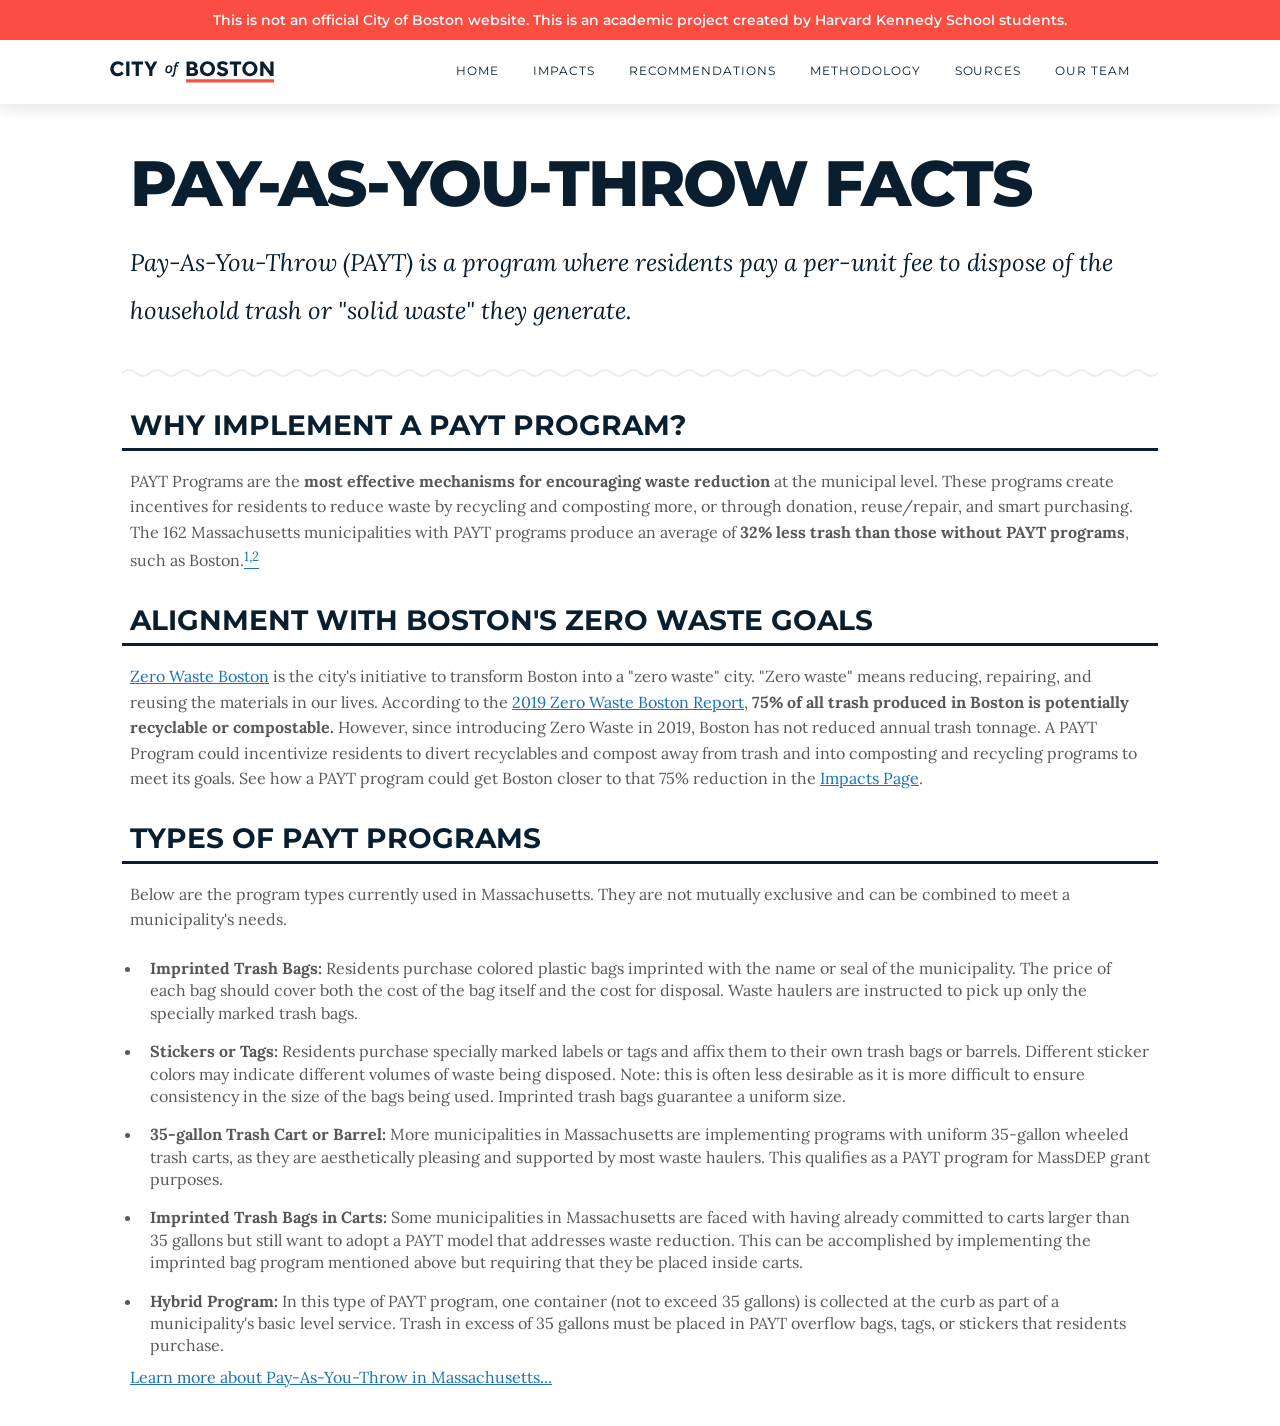
==== commit 1894c71c: "Merge pull request #116 from code4policy/oops2 making PAYT verbiage consistent" ====
--- a/index.html
+++ b/index.html
@@ -9,7 +9,7 @@
     <link href="styles/styles.css" rel="stylesheet" />
   </head>
   <body>
-    <div class="disclaim-banner"><img src="images/logo_white_red.svg" alt="City of Boston" class="banner-logo"><span class="banner-text">This is not an official City of Boston website. This is an academic project created by Harvard Kennedy School students</span></div>
+    <div class="disclaim-banner"><img src="images/logo_white_red.svg" alt="City of Boston" class="banner-logo"><span class="banner-text">This is not an official City of Boston website. This is an academic project created by Harvard Kennedy School students.</span></div>
     <header class="top-header">
       <div class="header-inner">
         <img src="images/logo.svg" alt="City of Boston" class="site-logo">
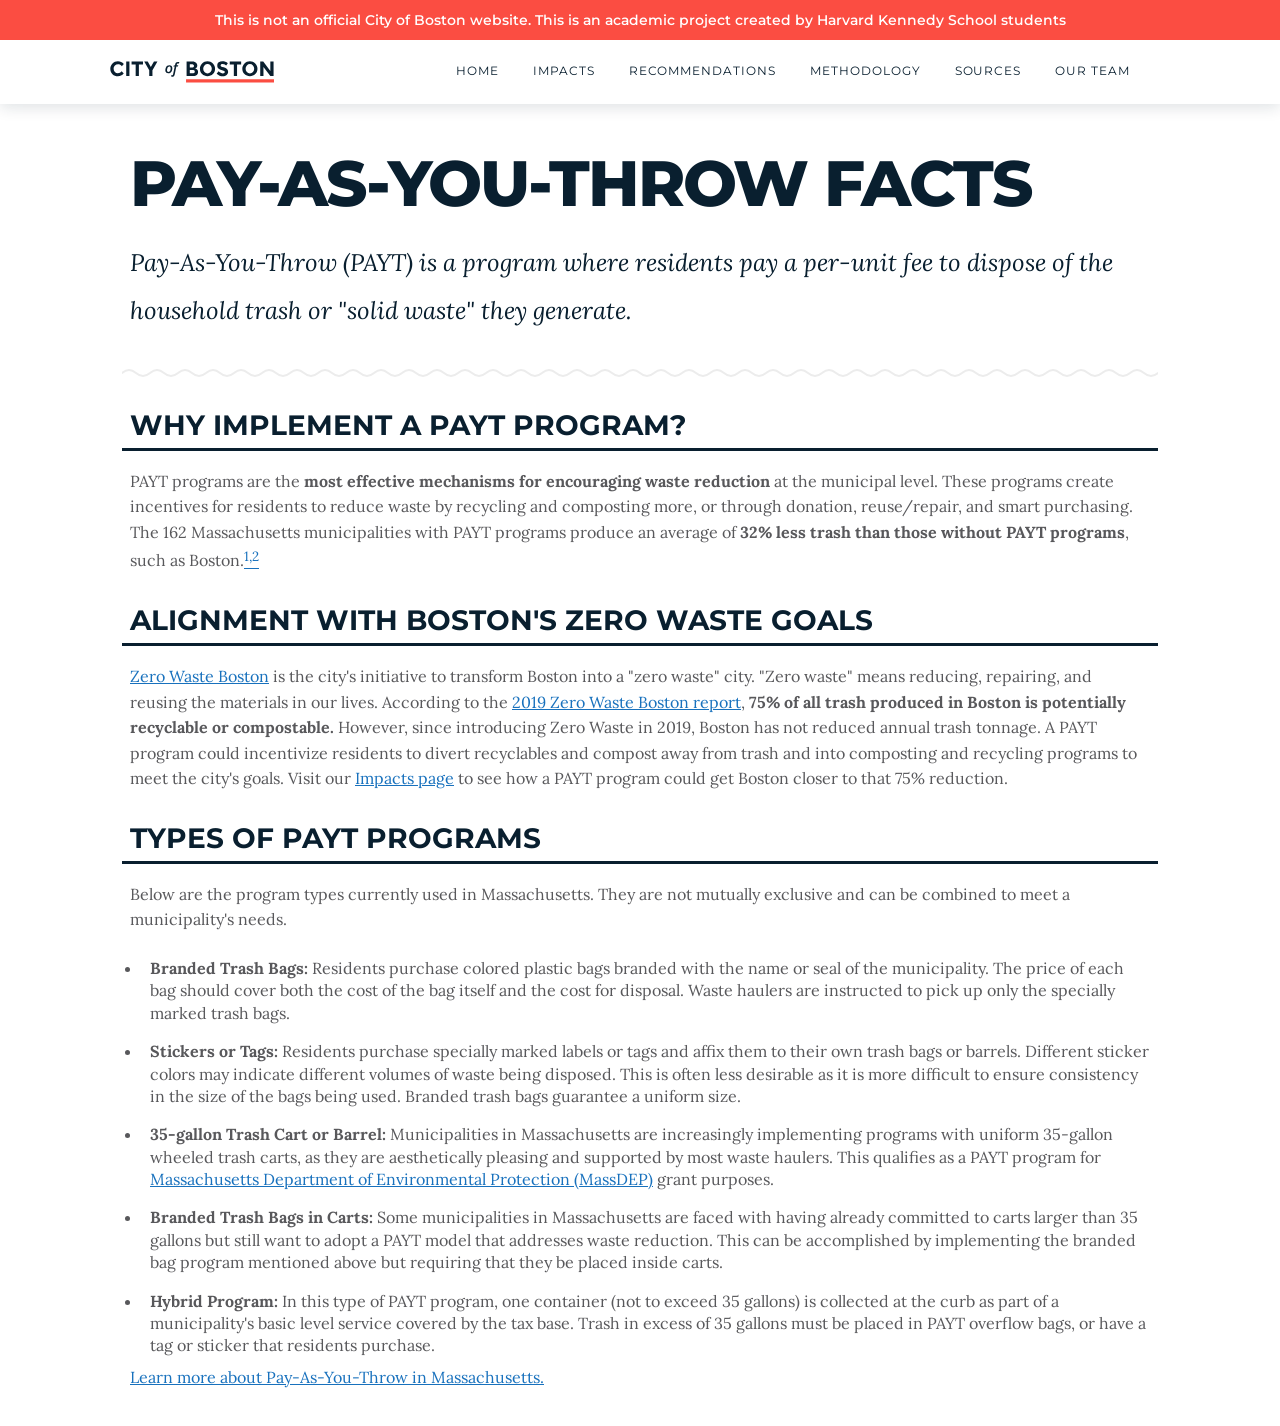
==== commit d83bc1f6: "review of home done!" ====
--- a/index.html
+++ b/index.html
@@ -9,7 +9,7 @@
     <link href="styles/styles.css" rel="stylesheet" />
   </head>
   <body>
-    <div class="disclaim-banner"><img src="images/logo_white_red.svg" alt="City of Boston" class="banner-logo"><span class="banner-text">This is not an official City of Boston website. This is an academic project created by Harvard Kennedy School students.</span></div>
+    <div class="disclaim-banner"><img src="images/logo_white_red.svg" alt="City of Boston" class="banner-logo"><span class="banner-text">This is not an official City of Boston website. This is an academic project created by Harvard Kennedy School students</span></div>
     <header class="top-header">
       <div class="header-inner">
         <img src="images/logo.svg" alt="City of Boston" class="site-logo">
@@ -29,19 +29,19 @@
       <p class="intro-text">Pay-As-You-Throw (PAYT) is a program where residents pay a per-unit fee to dispose of the household trash or "solid waste" they generate.</p>
       <div class="squiggle" aria-hidden="true"></div>
         <h2>Why Implement a PAYT Program?</h2>
-            <p>PAYT Programs are the <strong>most effective mechanisms for encouraging waste reduction</strong> at the municipal level. These programs create incentives for residents to reduce waste by recycling and composting more, or through donation, reuse/repair, and smart purchasing. The 162 Massachusetts municipalities with PAYT programs produce an average of <strong>32% less trash than those without PAYT programs</strong>, such as Boston.<a href="https://www.mass.gov/doc/payt-in-massachusetts-fast-facts/download"><sup>1,</sup></a><a href="https://www.mass.gov/doc/payt-basics-for-municipalities/download"><sup>2</sup></a></p>
+            <p>PAYT programs are the <strong>most effective mechanisms for encouraging waste reduction</strong> at the municipal level. These programs create incentives for residents to reduce waste by recycling and composting more, or through donation, reuse/repair, and smart purchasing. The 162 Massachusetts municipalities with PAYT programs produce an average of <strong>32% less trash than those without PAYT programs</strong>, such as Boston.<a href="https://www.mass.gov/doc/payt-in-massachusetts-fast-facts/download"><sup>1,</sup></a><a href="https://www.mass.gov/doc/payt-basics-for-municipalities/download"><sup>2</sup></a></p>
         <h2>Alignment with Boston's Zero Waste Goals</h2>
-            <p><a href="https://www.boston.gov/departments/environment/zero-waste-boston">Zero Waste Boston</a> is the city's initiative to transform Boston into a "zero waste" city. "Zero waste" means reducing, repairing, and reusing the materials in our lives. According to the <a href="https://www.boston.gov/sites/default/files/imce-uploads/2019-06/zero_waste_bos_recs_final.pdf">2019 Zero Waste Boston Report</a>, <strong>75% of all trash produced in Boston is potentially recyclable or compostable.</strong></li> However, since introducing Zero Waste in 2019, Boston has not reduced annual trash tonnage. A PAYT Program could incentivize residents to divert recyclables and compost away from trash and into composting and recycling programs to meet its goals. See how a PAYT program could get Boston closer to that 75% reduction in the <a href="impacts.html">Impacts Page</a>. 
-        <h2>Types of PAYT Programs</h2>
+            <p><a href="https://www.boston.gov/departments/environment/zero-waste-boston">Zero Waste Boston</a> is the city's initiative to transform Boston into a "zero waste" city. "Zero waste" means reducing, repairing, and reusing the materials in our lives. According to the <a href="https://www.boston.gov/sites/default/files/imce-uploads/2019-06/zero_waste_bos_recs_final.pdf">2019 Zero Waste Boston report</a>, <strong>75% of all trash produced in Boston is potentially recyclable or compostable.</strong></li> However, since introducing Zero Waste in 2019, Boston has not reduced annual trash tonnage. A PAYT program could incentivize residents to divert recyclables and compost away from trash and into composting and recycling programs to meet the city's goals. Visit our <a href="impacts.html">Impacts page</a> to see how a PAYT program could get Boston closer to that 75% reduction. 
+        <h2>Types of PAYT programs</h2>
             <p>Below are the program types currently used in Massachusetts. They are not mutually exclusive and can be combined to meet a municipality's needs.</p>
               <ul>
-                <li><strong>Imprinted Trash Bags:</strong> Residents purchase colored plastic bags imprinted with the name or seal of the municipality. The price of each bag should cover both the cost of the bag itself and the cost for disposal. Waste haulers are instructed to pick up only the specially marked trash bags.</li>
-                <li><strong>Stickers or Tags: </strong>Residents purchase specially marked labels or tags and affix them to their own trash bags or barrels. Different sticker colors may indicate different volumes of waste being disposed. Note: this is often less desirable as it is more difficult to ensure consistency in the size of the bags being used. Imprinted trash bags guarantee a uniform size.</li>
-                <li><strong>35-gallon Trash Cart or Barrel: </strong>More municipalities in Massachusetts are implementing programs with uniform 35-gallon wheeled trash carts, as they are aesthetically pleasing and supported by most waste haulers. This qualifies as a PAYT program for MassDEP grant purposes.</li>
-                <li><strong>Imprinted Trash Bags in Carts: </strong>Some municipalities in Massachusetts are faced with having already committed to carts larger than 35 gallons but still want to adopt a PAYT model that addresses waste reduction. This can be accomplished by implementing the imprinted bag program mentioned above but requiring that they be placed inside carts.</li>
-                <li><strong>Hybrid Program: </strong>In this type of PAYT program, one container (not to exceed 35 gallons) is collected at the curb as part of a municipality's basic level service. Trash in excess of 35 gallons must be placed in PAYT overflow bags, tags, or stickers that residents purchase.</li>
+                <li><strong>Branded Trash Bags:</strong> Residents purchase colored plastic bags branded with the name or seal of the municipality. The price of each bag should cover both the cost of the bag itself and the cost for disposal. Waste haulers are instructed to pick up only the specially marked trash bags.</li>
+                <li><strong>Stickers or Tags: </strong>Residents purchase specially marked labels or tags and affix them to their own trash bags or barrels. Different sticker colors may indicate different volumes of waste being disposed. This is often less desirable as it is more difficult to ensure consistency in the size of the bags being used. Branded trash bags guarantee a uniform size.</li>
+                <li><strong>35-gallon Trash Cart or Barrel: </strong>Municipalities in Massachusetts are increasingly implementing programs with uniform 35-gallon wheeled trash carts, as they are aesthetically pleasing and supported by most waste haulers. This qualifies as a PAYT program for <a href="https://www.mass.gov/lists/massdep-waste-recycling-grants-assistance">Massachusetts Department of Environmental Protection (MassDEP)</a> grant purposes.</li>
+                <li><strong>Branded Trash Bags in Carts: </strong>Some municipalities in Massachusetts are faced with having already committed to carts larger than 35 gallons but still want to adopt a PAYT model that addresses waste reduction. This can be accomplished by implementing the branded bag program mentioned above but requiring that they be placed inside carts.</li>
+                <li><strong>Hybrid Program: </strong>In this type of PAYT program, one container (not to exceed 35 gallons) is collected at the curb as part of a municipality's basic level service covered by the tax base. Trash in excess of 35 gallons must be placed in PAYT overflow bags, or have a tag or sticker that residents purchase.</li>
               </ul>
-            <p><a href="https://www.mass.gov/lists/pay-as-you-throw-payt">Learn more about Pay-As-You-Throw in Massachusetts...</a></p>
+            <p><a href="https://www.mass.gov/lists/pay-as-you-throw-payt">Learn more about Pay-As-You-Throw in Massachusetts.</a></p>
   <script>
     (function () {
       function setBannerHeightVar() {
